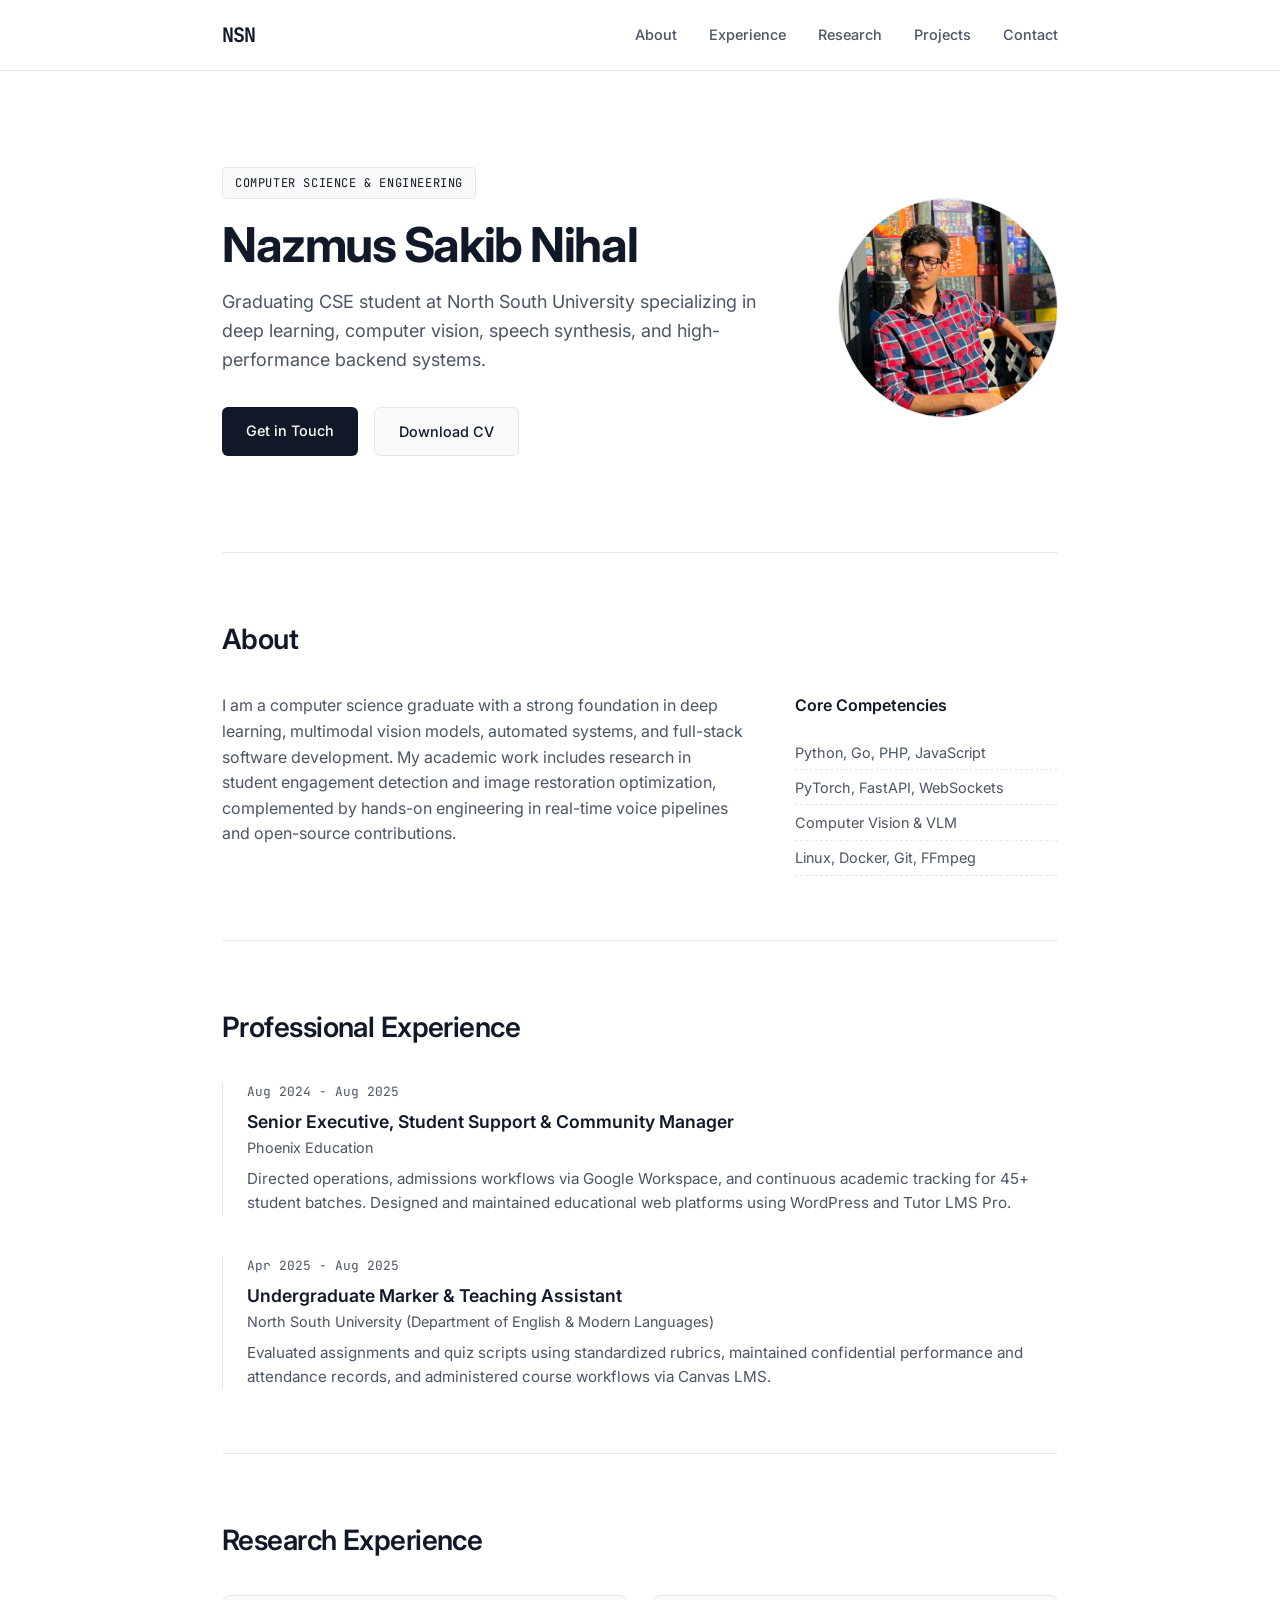
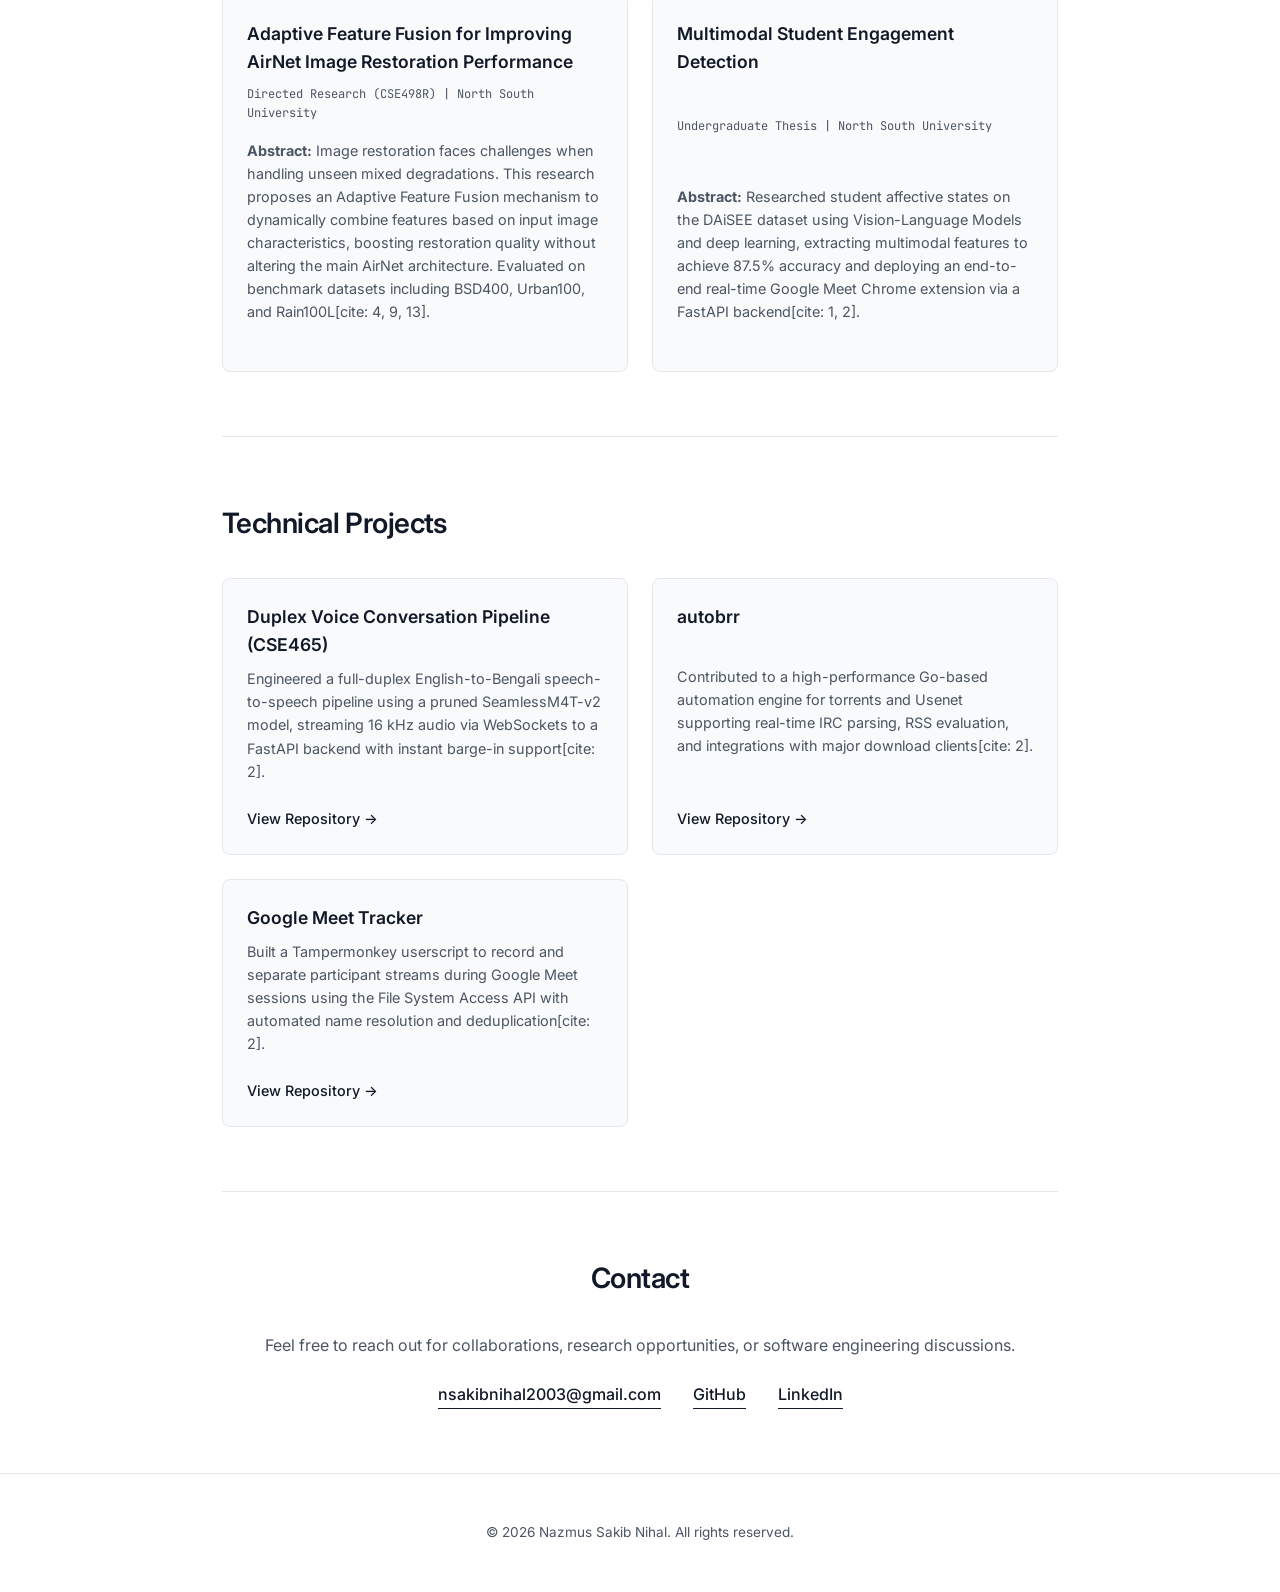
==== index.html @ b79ccc65 "first commit" ====
<!doctype html>
<html lang="en">
  <head>
    <meta charset="UTF-8" />
    <meta name="viewport" content="width=device-width, initial-scale=1.0" />
    <title>Nazmus Sakib Nihal — Portfolio</title>
    <link rel="stylesheet" href="css/style.css" />
    <link rel="preconnect" href="https://fonts.googleapis.com" />
    <link rel="preconnect" href="https://fonts.gstatic.com" crossorigin />
    <link
      href="https://fonts.googleapis.com/css2?family=Inter:wght@300;400;500;600;700&family=JetBrains+Mono:wght@400;500&display=swap"
      rel="stylesheet"
    />
  </head>
  <body>
    <header class="site-header">
      <div class="container nav-container">
        <span class="logo">NSN</span>
        <nav class="nav-links">
          <a href="#about">About</a>
          <a href="#experience">Experience</a>
          <a href="#research">Research</a>
          <a href="#projects">Projects</a>
          <a href="#contact">Contact</a>
        </nav>
      </div>
    </header>

    <main class="container">
      <section class="hero">
        <div class="hero-content">
          <span class="badge">Computer Science & Engineering</span>
          <h1>Nazmus Sakib Nihal</h1>
          <p class="hero-subtitle">
            Graduating CSE student at North South University specializing in
            deep learning, computer vision, speech synthesis, and
            high-performance backend systems.
          </p>
          <div class="hero-actions">
            <a href="#contact" class="btn btn-primary">Get in Touch</a>
            <a
              href="assets/CV-(NAZMUS_SAKIB_NIHAL).pdf"
              target="_blank"
              class="btn btn-secondary"
              >Download CV</a
            >
          </div>
        </div>
        <div class="hero-image-wrapper">
          <img
            src="assets/profile.jpg"
            alt="Nazmus Sakib Nihal"
            class="profile-image"
          />
        </div>
      </section>

      <section id="about" class="section">
        <h2>About</h2>
        <div class="about-grid">
          <div class="about-text">
            <p>
              I am a computer science graduate with a strong foundation in deep
              learning, multimodal vision models, automated systems, and
              full-stack software development. My academic work includes
              research in student engagement detection and image restoration
              optimization, complemented by hands-on engineering in real-time
              voice pipelines and open-source contributions.
            </p>
          </div>
          <div class="skills-box">
            <h3>Core Competencies</h3>
            <ul>
              <li>Python, Go, PHP, JavaScript</li>
              <li>PyTorch, FastAPI, WebSockets</li>
              <li>Computer Vision & VLM</li>
              <li>Linux, Docker, Git, FFmpeg</li>
            </ul>
          </div>
        </div>
      </section>

      <section id="experience" class="section">
        <h2>Professional Experience</h2>
        <div class="timeline">
          <div class="timeline-item">
            <span class="timeline-date">Aug 2024 - Aug 2025</span>
            <h3>Senior Executive, Student Support & Community Manager</h3>
            <span class="timeline-org">Phoenix Education</span>
            <p>
              Directed operations, admissions workflows via Google Workspace,
              and continuous academic tracking for 45+ student batches. Designed
              and maintained educational web platforms using WordPress and Tutor
              LMS Pro.
            </p>
          </div>
          <div class="timeline-item">
            <span class="timeline-date">Apr 2025 - Aug 2025</span>
            <h3>Undergraduate Marker & Teaching Assistant</h3>
            <span class="timeline-org"
              >North South University (Department of English & Modern
              Languages)</span
            >
            <p>
              Evaluated assignments and quiz scripts using standardized rubrics,
              maintained confidential performance and attendance records, and
              administered course workflows via Canvas LMS.
            </p>
          </div>
        </div>
      </section>

      <section id="research" class="section">
        <h2>Research Experience</h2>
        <div class="project-grid">
          <div class="card">
            <h3>
              Adaptive Feature Fusion for Improving AirNet Image Restoration
              Performance
            </h3>
            <span class="card-meta"
              >Directed Research (CSE498R) | North South University</span
            >
            <p>
              <strong>Abstract:</strong> Image restoration faces challenges when
              handling unseen mixed degradations. This research proposes an
              Adaptive Feature Fusion mechanism to dynamically combine features
              based on input image characteristics, boosting restoration quality
              without altering the main AirNet architecture. Evaluated on
              benchmark datasets including BSD400, Urban100, and Rain100L[cite:
              4, 9, 13].
            </p>
          </div>
          <div class="card">
            <h3>Multimodal Student Engagement Detection</h3>
            <span class="card-meta"
              >Undergraduate Thesis | North South University</span
            >
            <p>
              <strong>Abstract:</strong> Researched student affective states on
              the DAiSEE dataset using Vision-Language Models and deep learning,
              extracting multimodal features to achieve 87.5% accuracy and
              deploying an end-to-end real-time Google Meet Chrome extension via
              a FastAPI backend[cite: 1, 2].
            </p>
          </div>
        </div>
      </section>

      <section id="projects" class="section">
        <h2>Technical Projects</h2>
        <div class="project-grid">
          <div class="card">
            <h3>Duplex Voice Conversation Pipeline (CSE465)</h3>
            <p>
              Engineered a full-duplex English-to-Bengali speech-to-speech
              pipeline using a pruned SeamlessM4T-v2 model, streaming 16 kHz
              audio via WebSockets to a FastAPI backend with instant barge-in
              support[cite: 2].
            </p>
            <a
              href="https://github.com/nihalxx3/Voice_clone_project_CSE465"
              target="_blank"
              class="card-link"
              >View Repository &rarr;</a
            >
          </div>
          <div class="card">
            <h3>autobrr</h3>
            <p>
              Contributed to a high-performance Go-based automation engine for
              torrents and Usenet supporting real-time IRC parsing, RSS
              evaluation, and integrations with major download clients[cite: 2].
            </p>
            <a
              href="https://github.com/nihalxx3/autobrr"
              target="_blank"
              class="card-link"
              >View Repository &rarr;</a
            >
          </div>
          <div class="card">
            <h3>Google Meet Tracker</h3>
            <p>
              Built a Tampermonkey userscript to record and separate participant
              streams during Google Meet sessions using the File System Access
              API with automated name resolution and deduplication[cite: 2].
            </p>
            <a
              href="https://github.com/nihalxx3/Google-Meet-Tracker"
              target="_blank"
              class="card-link"
              >View Repository &rarr;</a
            >
          </div>
        </div>
      </section>

      <section id="contact" class="section contact-section">
        <h2>Contact</h2>
        <p>
          Feel free to reach out for collaborations, research opportunities, or
          software engineering discussions.
        </p>
        <div class="contact-links">
          <a href="mailto:nsakibnihal2003@gmail.com"
            >nsakibnihal2003@gmail.com</a
          >
          <a href="https://github.com/nihalxx3" target="_blank">GitHub</a>
          <a href="https://linkedin.com/in/nazmus-sakib-nihal" target="_blank"
            >LinkedIn</a
          >
        </div>
      </section>
    </main>

    <footer class="site-footer">
      <div class="container">
        <p>&copy; 2026 Nazmus Sakib Nihal. All rights reserved.</p>
      </div>
    </footer>

    <script src="js/script.js"></script>
  </body>
</html>
---- css/style.css ----
:root {
    --bg-primary: #ffffff;
    --bg-secondary: #f9fafb;
    --text-primary: #111827;
    --text-secondary: #4b5563;
    --border-color: #e5e7eb;
    --accent: #111827;
    --font-sans: 'Inter', sans-serif;
    --font-mono: 'JetBrains Mono', monospace;
}

* {
    box-sizing: border-box;
    margin: 0;
    padding: 0;
}

html {
    scroll-behavior: smooth;
}

body {
    background-color: var(--bg-primary);
    color: var(--text-primary);
    font-family: var(--font-sans);
    line-height: 1.6;
    font-size: 16px;
}

.container {
    max-width: 900px;
    margin: 0 auto;
    padding: 0 2rem;
}

.site-header {
    border-bottom: 1px solid var(--border-color);
    position: sticky;
    top: 0;
    background: rgba(255, 255, 255, 0.9);
    backdrop-filter: blur(8px);
    z-index: 100;
}

.nav-container {
    display: flex;
    justify-content: space-between;
    align-items: center;
    height: 70px;
}

.logo {
    font-family: var(--font-mono);
    font-weight: 700;
    font-size: 1.25rem;
    letter-spacing: -0.05em;
}

.nav-links {
    display: flex;
    gap: 2rem;
}

.nav-links a {
    text-decoration: none;
    color: var(--text-secondary);
    font-size: 0.9rem;
    font-weight: 500;
    transition: color 0.2s ease;
}

.nav-links a:hover {
    color: var(--text-primary);
}

.hero {
    display: flex;
    align-items: center;
    justify-content: space-between;
    padding: 6rem 0;
    gap: 3rem;
}

.hero-content {
    flex: 1;
}

.badge {
    font-family: var(--font-mono);
    font-size: 0.75rem;
    text-transform: uppercase;
    letter-spacing: 0.05em;
    background: var(--bg-secondary);
    padding: 0.35rem 0.75rem;
    border-radius: 4px;
    border: 1px solid var(--border-color);
    display: inline-block;
    margin-bottom: 1.25rem;
}

.hero h1 {
    font-size: 3rem;
    font-weight: 700;
    letter-spacing: -0.03em;
    line-height: 1.1;
    margin-bottom: 1rem;
}

.hero-subtitle {
    color: var(--text-secondary);
    font-size: 1.125rem;
    margin-bottom: 2rem;
}

.hero-actions {
    display: flex;
    gap: 1rem;
}

.btn {
    display: inline-block;
    padding: 0.75rem 1.5rem;
    font-size: 0.9rem;
    font-weight: 500;
    border-radius: 6px;
    text-decoration: none;
    transition: all 0.2s ease;
}

.btn-primary {
    background: var(--text-primary);
    color: var(--bg-primary);
}

.btn-primary:hover {
    opacity: 0.85;
}

.btn-secondary {
    background: var(--bg-secondary);
    color: var(--text-primary);
    border: 1px solid var(--border-color);
}

.btn-secondary:hover {
    background: var(--border-color);
}

.hero-image-wrapper {
    flex-shrink: 0;
}

.profile-image {
    width: 220px;
    height: 220px;
    border-radius: 50%;
    object-fit: cover;
    border: 1px solid var(--border-color);
}

.section {
    padding: 4rem 0;
    border-top: 1px solid var(--border-color);
}

.section h2 {
    font-size: 1.75rem;
    font-weight: 600;
    letter-spacing: -0.02em;
    margin-bottom: 2rem;
}

.about-grid {
    display: grid;
    grid-template-columns: 2fr 1fr;
    gap: 3rem;
}

.about-text p {
    color: var(--text-secondary);
    margin-bottom: 1rem;
}

.skills-box h3 {
    font-size: 1rem;
    font-weight: 600;
    margin-bottom: 1rem;
}

.skills-box ul {
    list-style: none;
}

.skills-box li {
    font-size: 0.9rem;
    color: var(--text-secondary);
    padding: 0.35rem 0;
    border-bottom: 1px dashed var(--border-color);
}

.timeline {
    display: flex;
    flex-direction: column;
    gap: 2.5rem;
}

.timeline-item {
    position: relative;
    padding-left: 1.5rem;
    border-left: 1px solid var(--border-color);
}

.timeline-date {
    font-family: var(--font-mono);
    font-size: 0.8rem;
    color: var(--text-secondary);
    display: block;
    margin-bottom: 0.35rem;
}

.timeline-item h3 {
    font-size: 1.1rem;
    font-weight: 600;
}

.timeline-org {
    font-size: 0.9rem;
    color: var(--text-secondary);
    display: block;
    margin-bottom: 0.5rem;
}

.timeline-item p {
    font-size: 0.95rem;
    color: var(--text-secondary);
}

.project-grid {
    display: grid;
    grid-template-columns: repeat(auto-fit, minmax(280px, 1fr));
    gap: 1.5rem;
}

.card {
    background: var(--bg-secondary);
    border: 1px solid var(--border-color);
    border-radius: 8px;
    padding: 1.5rem;
    display: flex;
    flex-direction: column;
    justify-content: space-between;
}

.card h3 {
    font-size: 1.1rem;
    font-weight: 600;
    margin-bottom: 0.5rem;
}

.card-meta {
    font-family: var(--font-mono);
    font-size: 0.75rem;
    color: var(--text-secondary);
    display: block;
    margin-bottom: 1rem;
}

.card p {
    font-size: 0.9rem;
    color: var(--text-secondary);
    margin-bottom: 1.5rem;
}

.card-link {
    font-size: 0.9rem;
    font-weight: 500;
    color: var(--text-primary);
    text-decoration: none;
}

.card-link:hover {
    text-decoration: underline;
}

.contact-section {
    text-align: center;
}

.contact-section p {
    color: var(--text-secondary);
    margin-bottom: 1.5rem;
}

.contact-links {
    display: flex;
    justify-content: center;
    gap: 2rem;
}

.contact-links a {
    color: var(--text-primary);
    font-weight: 500;
    text-decoration: none;
    border-bottom: 1px solid var(--text-primary);
}

.site-footer {
    padding: 3rem 0;
    border-top: 1px solid var(--border-color);
    text-align: center;
    font-size: 0.85rem;
    color: var(--text-secondary);
}

@media (max-width: 768px) {
    .hero {
        flex-direction: column-reverse;
        text-align: center;
        padding: 3rem 0;
    }
    .hero-actions {
        justify-content: center;
    }
    .about-grid {
        grid-template-columns: 1fr;
        gap: 2rem;
    }
    .nav-links {
        display: none;
    }
}
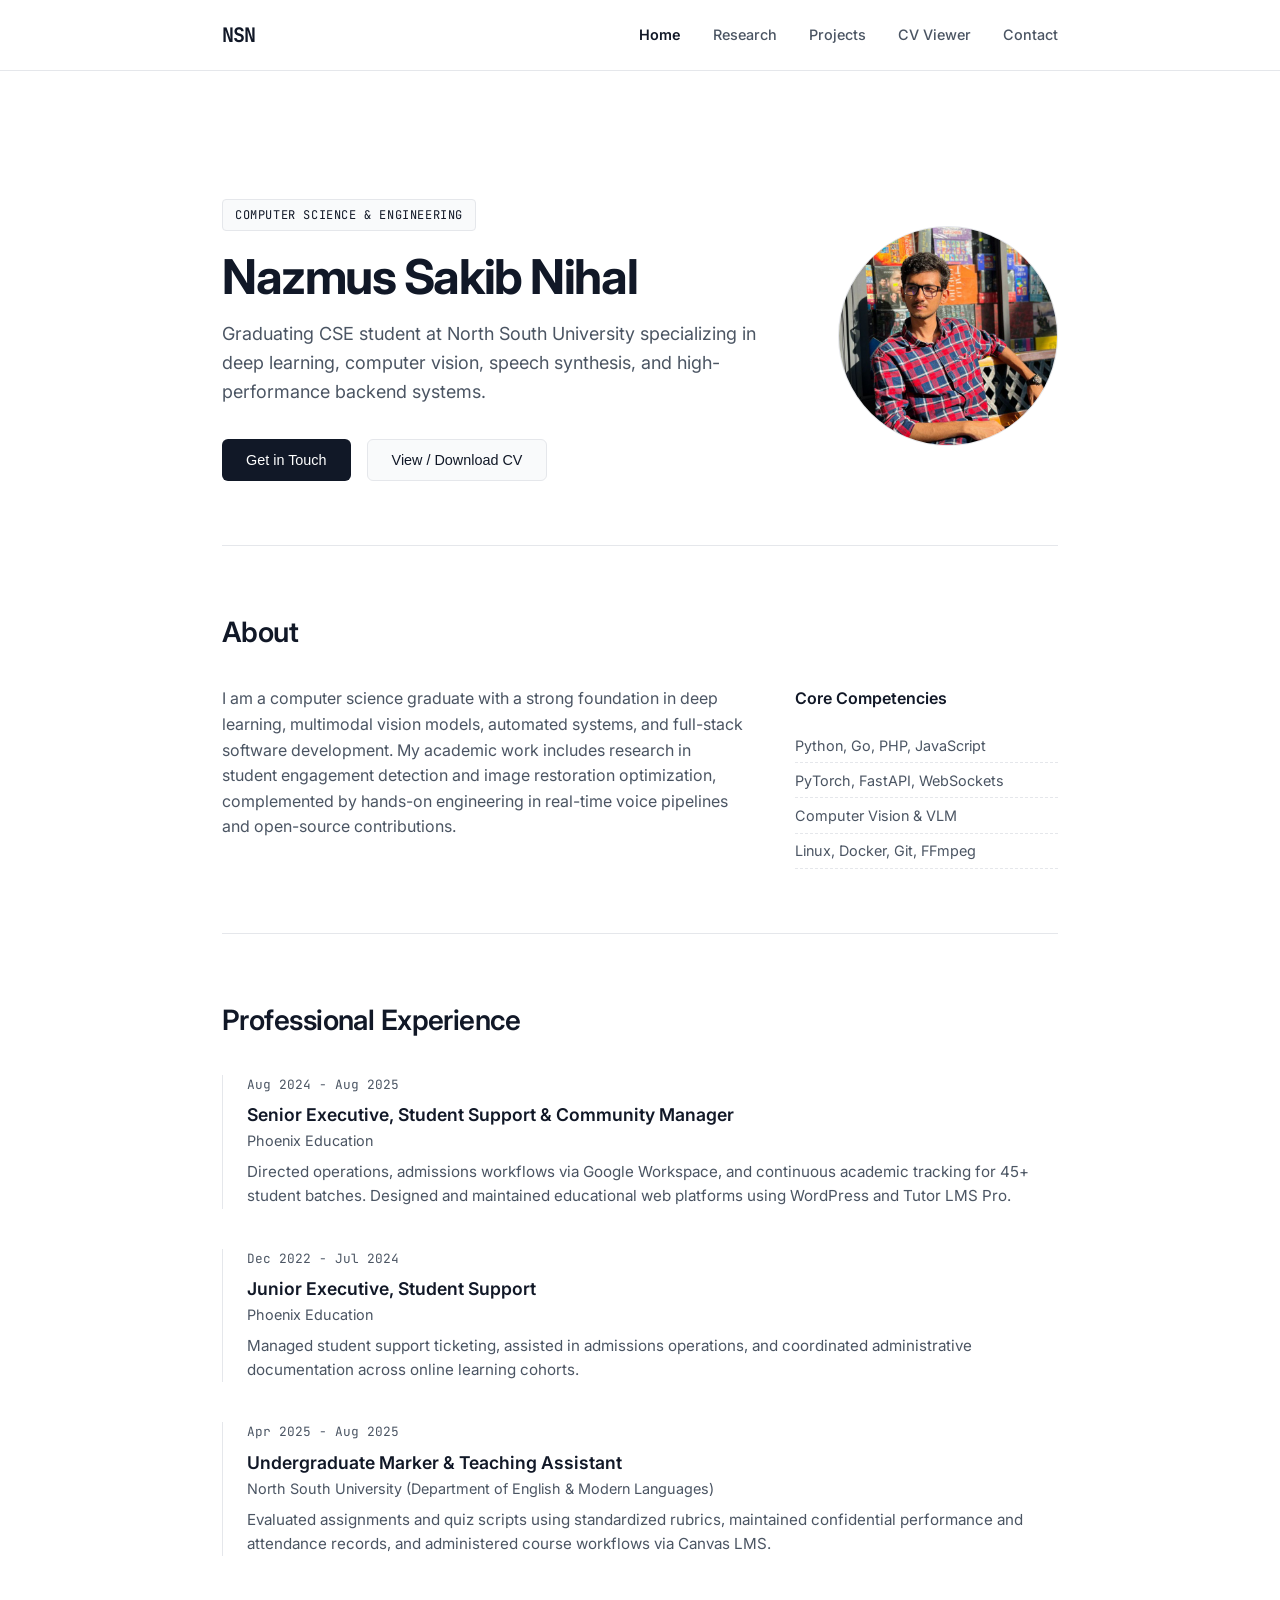
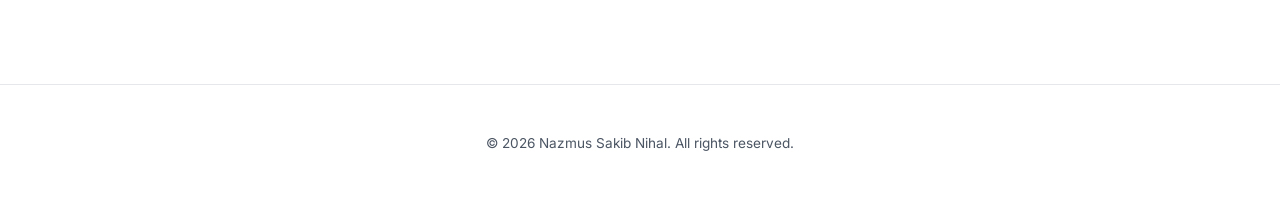
==== commit 6c028c90: "feat: update v1" ====
--- a/index.html
+++ b/index.html
@@ -17,101 +17,120 @@
       <div class="container nav-container">
         <span class="logo">NSN</span>
         <nav class="nav-links">
-          <a href="#about">About</a>
-          <a href="#experience">Experience</a>
-          <a href="#research">Research</a>
-          <a href="#projects">Projects</a>
-          <a href="#contact">Contact</a>
+          <a href="#" class="nav-link active" data-page="home">Home</a>
+          <a href="#" class="nav-link" data-page="research">Research</a>
+          <a href="#" class="nav-link" data-page="projects">Projects</a>
+          <a href="#" class="nav-link" data-page="cv">CV Viewer</a>
+          <a href="#contact" class="nav-link" data-page="contact">Contact</a>
         </nav>
       </div>
     </header>
 
     <main class="container">
-      <section class="hero">
-        <div class="hero-content">
-          <span class="badge">Computer Science & Engineering</span>
-          <h1>Nazmus Sakib Nihal</h1>
+      <!-- HOME PAGE VIEW -->
+      <section id="page-home" class="page-view active">
+        <div class="hero">
+          <div class="hero-content">
+            <span class="badge">Computer Science & Engineering</span>
+            <h1>Nazmus Sakib Nihal</h1>
+            <p class="hero-subtitle">
+              Graduating CSE student at North South University specializing in
+              deep learning, computer vision, speech synthesis, and
+              high-performance backend systems.
+            </p>
+            <div class="hero-actions">
+              <button class="btn btn-primary" onclick="switchPage('contact')">
+                Get in Touch
+              </button>
+              <button class="btn btn-secondary" onclick="switchPage('cv')">
+                View / Download CV
+              </button>
+            </div>
+          </div>
+          <div class="hero-image-wrapper">
+            <img
+              src="assets/profile.jpg"
+              alt="Nazmus Sakib Nihal"
+              class="profile-image"
+            />
+          </div>
+        </div>
+
+        <section class="section">
+          <h2>About</h2>
+          <div class="about-grid">
+            <div class="about-text">
+              <p>
+                I am a computer science graduate with a strong foundation in
+                deep learning, multimodal vision models, automated systems, and
+                full-stack software development. My academic work includes
+                research in student engagement detection and image restoration
+                optimization, complemented by hands-on engineering in real-time
+                voice pipelines and open-source contributions.
+              </p>
+            </div>
+            <div class="skills-box">
+              <h3>Core Competencies</h3>
+              <ul>
+                <li>Python, Go, PHP, JavaScript</li>
+                <li>PyTorch, FastAPI, WebSockets</li>
+                <li>Computer Vision & VLM</li>
+                <li>Linux, Docker, Git, FFmpeg</li>
+              </ul>
+            </div>
+          </div>
+        </section>
+
+        <section class="section">
+          <h2>Professional Experience</h2>
+          <div class="timeline">
+            <div class="timeline-item">
+              <span class="timeline-date">Aug 2024 - Aug 2025</span>
+              <h3>Senior Executive, Student Support & Community Manager</h3>
+              <span class="timeline-org">Phoenix Education</span>
+              <p>
+                Directed operations, admissions workflows via Google Workspace,
+                and continuous academic tracking for 45+ student batches.
+                Designed and maintained educational web platforms using
+                WordPress and Tutor LMS Pro.
+              </p>
+            </div>
+            <div class="timeline-item">
+              <span class="timeline-date">Dec 2022 - Jul 2024</span>
+              <h3>Junior Executive, Student Support</h3>
+              <span class="timeline-org">Phoenix Education</span>
+              <p>
+                Managed student support ticketing, assisted in admissions
+                operations, and coordinated administrative documentation across
+                online learning cohorts.
+              </p>
+            </div>
+            <div class="timeline-item">
+              <span class="timeline-date">Apr 2025 - Aug 2025</span>
+              <h3>Undergraduate Marker & Teaching Assistant</h3>
+              <span class="timeline-org"
+                >North South University (Department of English & Modern
+                Languages)</span
+              >
+              <p>
+                Evaluated assignments and quiz scripts using standardized
+                rubrics, maintained confidential performance and attendance
+                records, and administered course workflows via Canvas LMS.
+              </p>
+            </div>
+          </div>
+        </section>
+      </section>
+
+      <!-- RESEARCH PAGE VIEW -->
+      <section id="page-research" class="page-view">
+        <div class="page-header">
+          <h2>Research Experience & Publications</h2>
           <p class="hero-subtitle">
-            Graduating CSE student at North South University specializing in
-            deep learning, computer vision, speech synthesis, and
-            high-performance backend systems.
+            Academic research projects exploring multimodal vision models, image
+            restoration, and affective computing.
           </p>
-          <div class="hero-actions">
-            <a href="#contact" class="btn btn-primary">Get in Touch</a>
-            <a
-              href="assets/CV-(NAZMUS_SAKIB_NIHAL).pdf"
-              target="_blank"
-              class="btn btn-secondary"
-              >Download CV</a
-            >
-          </div>
-        </div>
-        <div class="hero-image-wrapper">
-          <img
-            src="assets/profile.jpg"
-            alt="Nazmus Sakib Nihal"
-            class="profile-image"
-          />
-        </div>
-      </section>
-
-      <section id="about" class="section">
-        <h2>About</h2>
-        <div class="about-grid">
-          <div class="about-text">
-            <p>
-              I am a computer science graduate with a strong foundation in deep
-              learning, multimodal vision models, automated systems, and
-              full-stack software development. My academic work includes
-              research in student engagement detection and image restoration
-              optimization, complemented by hands-on engineering in real-time
-              voice pipelines and open-source contributions.
-            </p>
-          </div>
-          <div class="skills-box">
-            <h3>Core Competencies</h3>
-            <ul>
-              <li>Python, Go, PHP, JavaScript</li>
-              <li>PyTorch, FastAPI, WebSockets</li>
-              <li>Computer Vision & VLM</li>
-              <li>Linux, Docker, Git, FFmpeg</li>
-            </ul>
-          </div>
-        </div>
-      </section>
-
-      <section id="experience" class="section">
-        <h2>Professional Experience</h2>
-        <div class="timeline">
-          <div class="timeline-item">
-            <span class="timeline-date">Aug 2024 - Aug 2025</span>
-            <h3>Senior Executive, Student Support & Community Manager</h3>
-            <span class="timeline-org">Phoenix Education</span>
-            <p>
-              Directed operations, admissions workflows via Google Workspace,
-              and continuous academic tracking for 45+ student batches. Designed
-              and maintained educational web platforms using WordPress and Tutor
-              LMS Pro.
-            </p>
-          </div>
-          <div class="timeline-item">
-            <span class="timeline-date">Apr 2025 - Aug 2025</span>
-            <h3>Undergraduate Marker & Teaching Assistant</h3>
-            <span class="timeline-org"
-              >North South University (Department of English & Modern
-              Languages)</span
-            >
-            <p>
-              Evaluated assignments and quiz scripts using standardized rubrics,
-              maintained confidential performance and attendance records, and
-              administered course workflows via Canvas LMS.
-            </p>
-          </div>
-        </div>
-      </section>
-
-      <section id="research" class="section">
-        <h2>Research Experience</h2>
+        </div>
         <div class="project-grid">
           <div class="card">
             <h3>
@@ -127,8 +146,7 @@
               Adaptive Feature Fusion mechanism to dynamically combine features
               based on input image characteristics, boosting restoration quality
               without altering the main AirNet architecture. Evaluated on
-              benchmark datasets including BSD400, Urban100, and Rain100L[cite:
-              4, 9, 13].
+              benchmark datasets including BSD400, Urban100, and Rain100L.
             </p>
           </div>
           <div class="card">
@@ -139,24 +157,53 @@
             <p>
               <strong>Abstract:</strong> Researched student affective states on
               the DAiSEE dataset using Vision-Language Models and deep learning,
-              extracting multimodal features to achieve 87.5% accuracy and
+              extracting multimodal features to achieve high accuracy and
               deploying an end-to-end real-time Google Meet Chrome extension via
-              a FastAPI backend[cite: 1, 2].
-            </p>
-          </div>
-        </div>
-      </section>
-
-      <section id="projects" class="section">
-        <h2>Technical Projects</h2>
+              a FastAPI backend.
+            </p>
+          </div>
+          <div class="card">
+            <h3>Full-Duplex Speech-to-Speech Translation Pipeline</h3>
+            <span class="card-meta"
+              >CSE465 Project | North South University</span
+            >
+            <p>
+              <strong>Abstract:</strong> Developed a full-duplex
+              English-to-Bengali speech-to-speech translation pipeline combining
+              pruned DoRA-merged SeamlessM4T v2 models with PyTorch Continuous
+              Integrate-and-Fire boundary adapters for low-latency WebSocket
+              streaming.
+            </p>
+          </div>
+          <div class="card">
+            <h3>CAPTCHA Solver & Automation Systems</h3>
+            <span class="card-meta">Applied Systems Research</span>
+            <p>
+              <strong>Abstract:</strong> Developed open-source PyTorch CNN
+              models and browser extension integrations for automated
+              verification and portal processing on university academic
+              platforms.
+            </p>
+          </div>
+        </div>
+      </section>
+
+      <!-- PROJECTS PAGE VIEW -->
+      <section id="page-projects" class="page-view">
+        <div class="page-header">
+          <h2>Technical Projects & Open Source</h2>
+          <p class="hero-subtitle">
+            Selected repositories, automation tools, and full-stack systems.
+          </p>
+        </div>
         <div class="project-grid">
           <div class="card">
-            <h3>Duplex Voice Conversation Pipeline (CSE465)</h3>
+            <h3>Duplex Voice Conversation Pipeline</h3>
             <p>
               Engineered a full-duplex English-to-Bengali speech-to-speech
               pipeline using a pruned SeamlessM4T-v2 model, streaming 16 kHz
               audio via WebSockets to a FastAPI backend with instant barge-in
-              support[cite: 2].
+              support.
             </p>
             <a
               href="https://github.com/nihalxx3/Voice_clone_project_CSE465"
@@ -170,7 +217,7 @@
             <p>
               Contributed to a high-performance Go-based automation engine for
               torrents and Usenet supporting real-time IRC parsing, RSS
-              evaluation, and integrations with major download clients[cite: 2].
+              evaluation, and integrations with major download clients.
             </p>
             <a
               href="https://github.com/nihalxx3/autobrr"
@@ -184,7 +231,7 @@
             <p>
               Built a Tampermonkey userscript to record and separate participant
               streams during Google Meet sessions using the File System Access
-              API with automated name resolution and deduplication[cite: 2].
+              API with automated name resolution and deduplication.
             </p>
             <a
               href="https://github.com/nihalxx3/Google-Meet-Tracker"
@@ -193,23 +240,70 @@
               >View Repository &rarr;</a
             >
           </div>
-        </div>
-      </section>
-
-      <section id="contact" class="section contact-section">
-        <h2>Contact</h2>
-        <p>
-          Feel free to reach out for collaborations, research opportunities, or
-          software engineering discussions.
-        </p>
-        <div class="contact-links">
-          <a href="mailto:nsakibnihal2003@gmail.com"
-            >nsakibnihal2003@gmail.com</a
+          <div class="card">
+            <h3>VSView-Screenshot-Comparison</h3>
+            <p>
+              Published open-source VapourSynth frame matching tool featuring
+              Cython build isolation fixes and automated slow.pics API
+              integration for media comparison.
+            </p>
+            <a
+              href="https://github.com/nihalxx3/VSView-Screenshot-Comparison"
+              target="_blank"
+              class="card-link"
+              >View Repository &rarr;</a
+            >
+          </div>
+        </div>
+      </section>
+
+      <!-- CV VIEWER PAGE -->
+      <section id="page-cv" class="page-view">
+        <div class="page-header">
+          <h2>Curriculum Vitae</h2>
+          <p class="hero-subtitle">
+            View online or download the official CV PDF.
+          </p>
+          <div class="hero-actions" style="margin-top: 1.5rem">
+            <a
+              href="assets/CV-(NAZMUS_SAKIB_NIHAL).pdf"
+              download="CV-(NAZMUS_SAKIB_NIHAL).pdf"
+              class="btn btn-primary"
+              >Download CV PDF</a
+            >
+          </div>
+        </div>
+        <div class="cv-viewer-container">
+          <iframe
+            src="assets/CV-(NAZMUS_SAKIB_NIHAL).pdf"
+            class="cv-iframe"
+            title="CV Viewer"
           >
-          <a href="https://github.com/nihalxx3" target="_blank">GitHub</a>
-          <a href="https://linkedin.com/in/nazmus-sakib-nihal" target="_blank"
-            >LinkedIn</a
-          >
+            <p>
+              Your browser does not support PDFs.
+              <a href="assets/CV-(NAZMUS_SAKIB_NIHAL).pdf">Download the PDF</a>.
+            </p>
+          </iframe>
+        </div>
+      </section>
+
+      <!-- CONTACT PAGE VIEW -->
+      <section id="page-contact" class="page-view">
+        <div class="contact-section">
+          <h2>Contact</h2>
+          <p>
+            Feel free to reach out for collaborations, research opportunities,
+            or software engineering discussions.
+          </p>
+          <div class="contact-links">
+            <a href="mailto:nazmus.nihal@northsouth.edu"
+              >nazmus.nihal@northsouth.edu</a
+            >
+            <a href="https://github.com/nihalxx3" target="_blank">GitHub</a>
+            <a href="https://linkedin.com/in/nazmus-sakib-nihal" target="_blank"
+              >LinkedIn</a
+            >
+          </div>
         </div>
       </section>
     </main>
--- a/css/style.css
+++ b/css/style.css
@@ -67,17 +67,29 @@
     font-size: 0.9rem;
     font-weight: 500;
     transition: color 0.2s ease;
-}
-
-.nav-links a:hover {
-    color: var(--text-primary);
+    cursor: pointer;
+}
+
+.nav-links a:hover,
+.nav-links a.active {
+    color: var(--text-primary);
+    font-weight: 600;
+}
+
+.page-view {
+    display: none;
+    padding: 4rem 0;
+}
+
+.page-view.active {
+    display: block;
 }
 
 .hero {
     display: flex;
     align-items: center;
     justify-content: space-between;
-    padding: 6rem 0;
+    padding: 4rem 0;
     gap: 3rem;
 }
 
@@ -125,6 +137,8 @@
     border-radius: 6px;
     text-decoration: none;
     transition: all 0.2s ease;
+    cursor: pointer;
+    border: none;
 }
 
 .btn-primary {
@@ -163,7 +177,7 @@
     border-top: 1px solid var(--border-color);
 }
 
-.section h2 {
+.section h2, .page-header h2 {
     font-size: 1.75rem;
     font-weight: 600;
     letter-spacing: -0.02em;
@@ -282,8 +296,24 @@
     text-decoration: underline;
 }
 
+.cv-viewer-container {
+    width: 100%;
+    height: 750px;
+    border: 1px solid var(--border-color);
+    border-radius: 8px;
+    overflow: hidden;
+    background: var(--bg-secondary);
+}
+
+.cv-iframe {
+    width: 100%;
+    height: 100%;
+    border: none;
+}
+
 .contact-section {
     text-align: center;
+    padding: 4rem 0;
 }
 
 .contact-section p {
@@ -326,6 +356,7 @@
         gap: 2rem;
     }
     .nav-links {
-        display: none;
+        gap: 1rem;
+        font-size: 0.8rem;
     }
 }
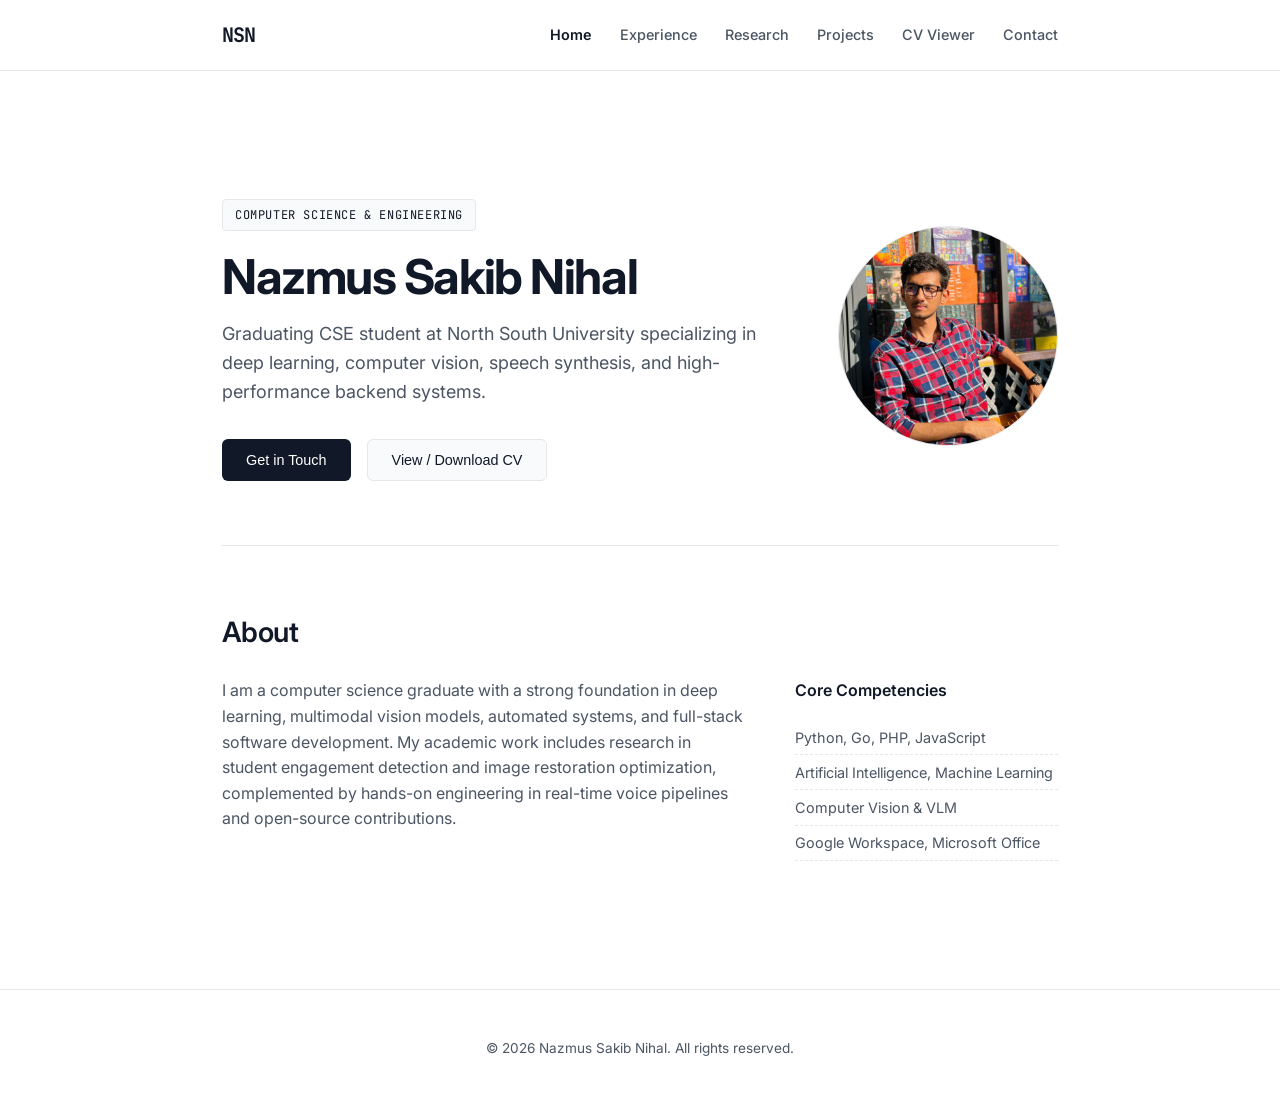
==== commit da5e75eb: "feat: update v2" ====
--- a/index.html
+++ b/index.html
@@ -15,9 +15,12 @@
   <body>
     <header class="site-header">
       <div class="container nav-container">
-        <span class="logo">NSN</span>
+        <span class="logo" onclick="switchPage('home')" style="cursor: pointer"
+          >NSN</span
+        >
         <nav class="nav-links">
           <a href="#" class="nav-link active" data-page="home">Home</a>
+          <a href="#" class="nav-link" data-page="experience">Experience</a>
           <a href="#" class="nav-link" data-page="research">Research</a>
           <a href="#" class="nav-link" data-page="projects">Projects</a>
           <a href="#" class="nav-link" data-page="cv">CV Viewer</a>
@@ -27,7 +30,6 @@
     </header>
 
     <main class="container">
-      <!-- HOME PAGE VIEW -->
       <section id="page-home" class="page-view active">
         <div class="hero">
           <div class="hero-content">
@@ -73,56 +75,127 @@
               <h3>Core Competencies</h3>
               <ul>
                 <li>Python, Go, PHP, JavaScript</li>
-                <li>PyTorch, FastAPI, WebSockets</li>
+                <li>Artificial Intelligence, Machine Learning</li>
                 <li>Computer Vision & VLM</li>
-                <li>Linux, Docker, Git, FFmpeg</li>
+                <li>Google Workspace, Microsoft Office</li>
               </ul>
             </div>
           </div>
         </section>
-
-        <section class="section">
+      </section>
+
+      <section id="page-experience" class="page-view">
+        <div class="page-header">
           <h2>Professional Experience</h2>
-          <div class="timeline">
-            <div class="timeline-item">
-              <span class="timeline-date">Aug 2024 - Aug 2025</span>
-              <h3>Senior Executive, Student Support & Community Manager</h3>
-              <span class="timeline-org">Phoenix Education</span>
-              <p>
-                Directed operations, admissions workflows via Google Workspace,
-                and continuous academic tracking for 45+ student batches.
-                Designed and maintained educational web platforms using
-                WordPress and Tutor LMS Pro.
-              </p>
-            </div>
-            <div class="timeline-item">
-              <span class="timeline-date">Dec 2022 - Jul 2024</span>
-              <h3>Junior Executive, Student Support</h3>
-              <span class="timeline-org">Phoenix Education</span>
-              <p>
-                Managed student support ticketing, assisted in admissions
-                operations, and coordinated administrative documentation across
-                online learning cohorts.
-              </p>
-            </div>
-            <div class="timeline-item">
-              <span class="timeline-date">Apr 2025 - Aug 2025</span>
-              <h3>Undergraduate Marker & Teaching Assistant</h3>
-              <span class="timeline-org"
-                >North South University (Department of English & Modern
-                Languages)</span
+          <p class="hero-subtitle">
+            Operations management, educational platform engineering, and
+            academic teaching assistance.
+          </p>
+        </div>
+        <div class="timeline">
+          <div class="timeline-item">
+            <div class="exp-header">
+              <div class="exp-title-group">
+                <span class="timeline-date">Aug 2024 - Aug 2025</span>
+                <h3>Senior Executive, Student Support & Community Manager</h3>
+                <a
+                  href="https://phoenixedu.com.bd/"
+                  target="_blank"
+                  rel="noopener noreferrer"
+                  class="timeline-org"
+                  >Phoenix Education</a
+                >
+              </div>
+              <a
+                href="https://phoenixedu.com.bd/"
+                target="_blank"
+                rel="noopener noreferrer"
+                class="exp-logo-link"
               >
-              <p>
-                Evaluated assignments and quiz scripts using standardized
-                rubrics, maintained confidential performance and attendance
-                records, and administered course workflows via Canvas LMS.
-              </p>
-            </div>
-          </div>
-        </section>
-      </section>
-
-      <!-- RESEARCH PAGE VIEW -->
+                <img
+                  src="assets/phoenix_header_logo.avif"
+                  alt="Phoenix Education"
+                  class="exp-logo"
+                />
+              </a>
+            </div>
+            <p>
+              Directed operations, admissions workflows via Google Workspace,
+              and continuous academic tracking for 45+ student batches. Designed
+              and maintained educational web platforms using WordPress and Tutor
+              LMS Pro.
+            </p>
+          </div>
+
+          <div class="timeline-item">
+            <div class="exp-header">
+              <div class="exp-title-group">
+                <span class="timeline-date">Dec 2022 - Jul 2024</span>
+                <h3>Junior Executive, Student Support</h3>
+                <a
+                  href="https://phoenixedu.com.bd/"
+                  target="_blank"
+                  rel="noopener noreferrer"
+                  class="timeline-org"
+                  >Phoenix Education</a
+                >
+              </div>
+              <a
+                href="https://phoenixedu.com.bd/"
+                target="_blank"
+                rel="noopener noreferrer"
+                class="exp-logo-link"
+              >
+                <img
+                  src="assets/phoenix_header_logo.avif"
+                  alt="Phoenix Education"
+                  class="exp-logo"
+                />
+              </a>
+            </div>
+            <p>
+              Managed student support ticketing, assisted in admissions
+              operations, and coordinated administrative documentation across
+              online learning cohorts.
+            </p>
+          </div>
+
+          <div class="timeline-item">
+            <div class="exp-header">
+              <div class="exp-title-group">
+                <span class="timeline-date">Apr 2025 - Aug 2025</span>
+                <h3>Undergraduate Marker & Teaching Assistant</h3>
+                <a
+                  href="https://www.northsouth.edu/"
+                  target="_blank"
+                  rel="noopener noreferrer"
+                  class="timeline-org"
+                  >North South University (Department of English & Modern
+                  Languages)</a
+                >
+              </div>
+              <a
+                href="https://www.northsouth.edu/"
+                target="_blank"
+                rel="noopener noreferrer"
+                class="exp-logo-link"
+              >
+                <img
+                  src="assets/nsu_logo.png"
+                  alt="North South University"
+                  class="exp-logo"
+                />
+              </a>
+            </div>
+            <p>
+              Evaluated assignments and quiz scripts using standardized rubrics,
+              maintained confidential performance and attendance records, and
+              administered course workflows via Canvas LMS.
+            </p>
+          </div>
+        </div>
+      </section>
+
       <section id="page-research" class="page-view">
         <div class="page-header">
           <h2>Research Experience & Publications</h2>
@@ -188,7 +261,6 @@
         </div>
       </section>
 
-      <!-- PROJECTS PAGE VIEW -->
       <section id="page-projects" class="page-view">
         <div class="page-header">
           <h2>Technical Projects & Open Source</h2>
@@ -257,21 +329,20 @@
         </div>
       </section>
 
-      <!-- CV VIEWER PAGE -->
       <section id="page-cv" class="page-view">
         <div class="page-header">
           <h2>Curriculum Vitae</h2>
           <p class="hero-subtitle">
             View online or download the official CV PDF.
           </p>
-          <div class="hero-actions" style="margin-top: 1.5rem">
+          <!-- <div class="hero-actions" style="margin-top: 1.5rem">
             <a
               href="assets/CV-(NAZMUS_SAKIB_NIHAL).pdf"
-              download="CV-(NAZMUS_SAKIB_NIHAL).pdf"
+              download="CV_Nazmus_Sakib_Nihal.pdf"
               class="btn btn-primary"
-              >Download CV PDF</a
-            >
-          </div>
+              ><center>Download CV PDF</center></a
+            >
+          </div> -->
         </div>
         <div class="cv-viewer-container">
           <iframe
@@ -287,7 +358,6 @@
         </div>
       </section>
 
-      <!-- CONTACT PAGE VIEW -->
       <section id="page-contact" class="page-view">
         <div class="contact-section">
           <h2>Contact</h2>
--- a/css/style.css
+++ b/css/style.css
@@ -58,7 +58,7 @@
 
 .nav-links {
     display: flex;
-    gap: 2rem;
+    gap: 1.75rem;
 }
 
 .nav-links a {
@@ -181,7 +181,7 @@
     font-size: 1.75rem;
     font-weight: 600;
     letter-spacing: -0.02em;
-    margin-bottom: 2rem;
+    margin-bottom: 1.5rem;
 }
 
 .about-grid {
@@ -224,6 +224,43 @@
     border-left: 1px solid var(--border-color);
 }
 
+.exp-header {
+    display: flex;
+    justify-content: space-between;
+    align-items: flex-start;
+    gap: 1.5rem;
+    margin-bottom: 0.75rem;
+}
+
+.exp-title-group {
+    flex: 1;
+}
+
+.exp-logo-link {
+    display: inline-flex;
+    align-items: center;
+    justify-content: center;
+    padding: 0.5rem 0.75rem;
+    background: var(--bg-secondary);
+    border: 1px solid var(--border-color);
+    border-radius: 6px;
+    transition: transform 0.2s ease, border-color 0.2s ease;
+    flex-shrink: 0;
+}
+
+.exp-logo-link:hover {
+    transform: translateY(-2px);
+    border-color: var(--text-secondary);
+}
+
+.exp-logo {
+    max-height: 36px;
+    max-width: 120px;
+    width: auto;
+    height: auto;
+    object-fit: contain;
+}
+
 .timeline-date {
     font-family: var(--font-mono);
     font-size: 0.8rem;
@@ -240,8 +277,14 @@
 .timeline-org {
     font-size: 0.9rem;
     color: var(--text-secondary);
-    display: block;
-    margin-bottom: 0.5rem;
+    text-decoration: none;
+    display: inline-block;
+    margin-top: 0.15rem;
+}
+
+.timeline-org:hover {
+    color: var(--text-primary);
+    text-decoration: underline;
 }
 
 .timeline-item p {
@@ -355,8 +398,12 @@
         grid-template-columns: 1fr;
         gap: 2rem;
     }
+    .exp-header {
+        flex-direction: column-reverse;
+        gap: 0.75rem;
+    }
     .nav-links {
-        gap: 1rem;
+        gap: 0.85rem;
         font-size: 0.8rem;
     }
 }
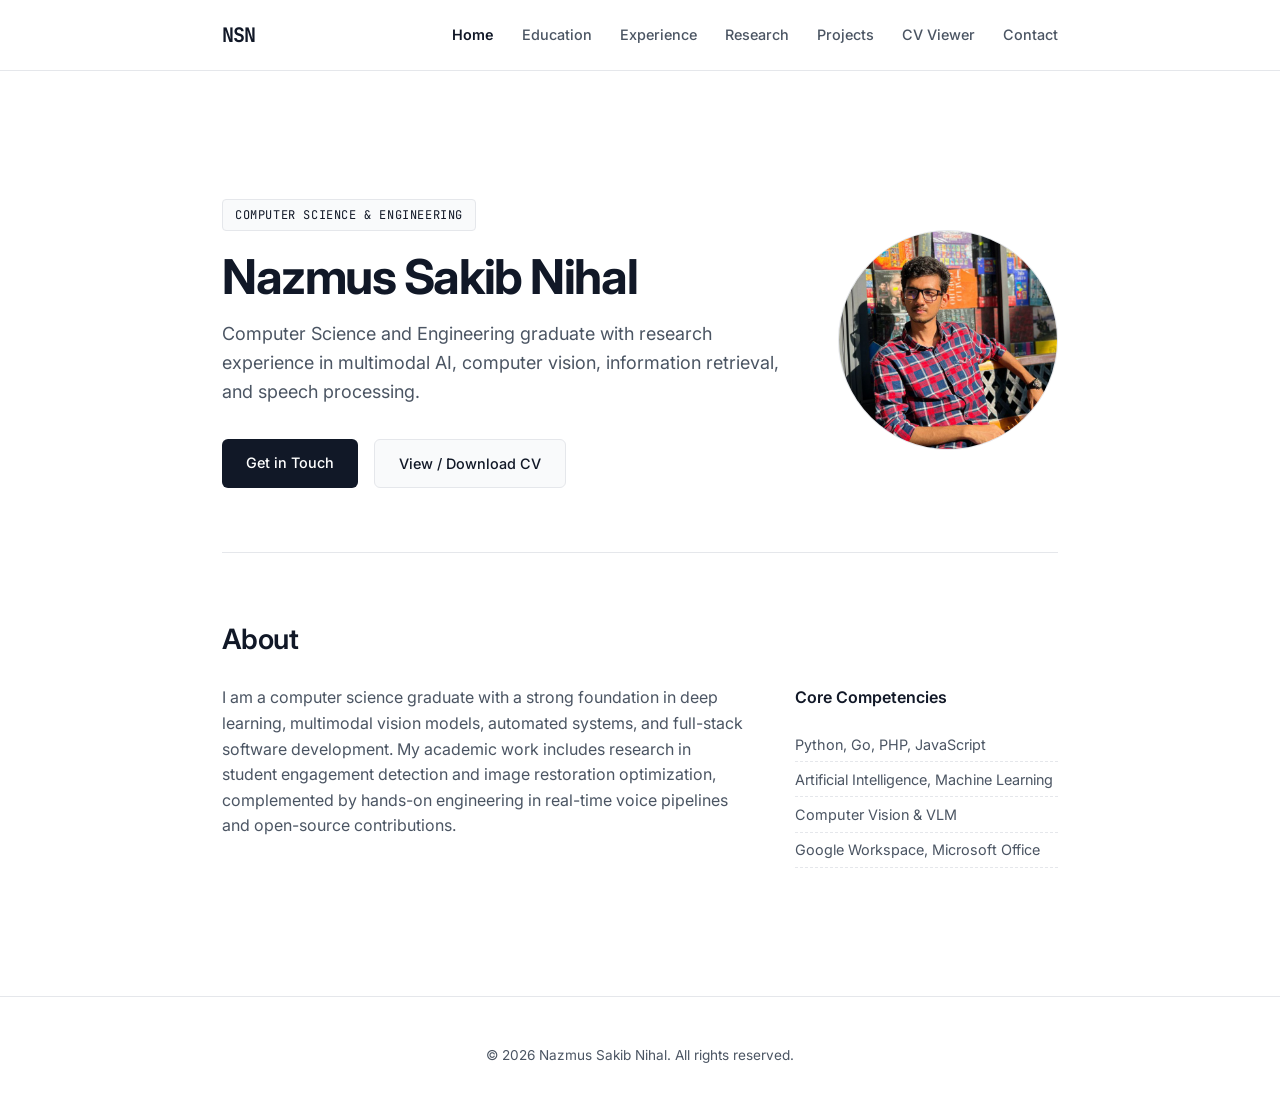
==== commit 36a901a6: "update v2" ====
--- a/index.html
+++ b/index.html
@@ -1,68 +1,57 @@
 <!doctype html>
 <html lang="en">
-  <head>
-    <meta charset="UTF-8" />
-    <meta name="viewport" content="width=device-width, initial-scale=1.0" />
-    <title>Nazmus Sakib Nihal — Portfolio</title>
-    <link rel="stylesheet" href="css/style.css" />
-    <link rel="preconnect" href="https://fonts.googleapis.com" />
-    <link rel="preconnect" href="https://fonts.gstatic.com" crossorigin />
-    <link
-      href="https://fonts.googleapis.com/css2?family=Inter:wght@300;400;500;600;700&family=JetBrains+Mono:wght@400;500&display=swap"
-      rel="stylesheet"
-    />
-  </head>
-  <body>
-    <header class="site-header">
+<head>
+<meta charset="utf-8"/>
+<meta content="width=device-width, initial-scale=1.0" name="viewport"/>
+<title>Portfolio — Nazmus Sakib Nihal</title>
+<link href="css/style.css" rel="stylesheet"/>
+<link href="https://fonts.googleapis.com" rel="preconnect"/>
+<link crossorigin="" href="https://fonts.gstatic.com" rel="preconnect"/>
+<link href="https://fonts.googleapis.com/css2?family=Inter:wght@300;400;500;600;700&amp;family=JetBrains+Mono:wght@400;500&amp;display=swap" rel="stylesheet"/>
+</head>
+<body>
+<header class="site-header">
       <div class="container nav-container">
-        <span class="logo" onclick="switchPage('home')" style="cursor: pointer"
-          >NSN</span
-        >
-        <nav class="nav-links">
-          <a href="#" class="nav-link active" data-page="home">Home</a>
-          <a href="#" class="nav-link" data-page="experience">Experience</a>
-          <a href="#" class="nav-link" data-page="research">Research</a>
-          <a href="#" class="nav-link" data-page="projects">Projects</a>
-          <a href="#" class="nav-link" data-page="cv">CV Viewer</a>
-          <a href="#contact" class="nav-link" data-page="contact">Contact</a>
+        <a class="logo" href="index.html" aria-label="NSN — Home">NSN</a>
+        <button class="nav-toggle" type="button" aria-controls="primary-navigation" aria-expanded="false" aria-label="Open navigation menu">
+          <span class="nav-toggle-line"></span><span class="nav-toggle-line"></span><span class="nav-toggle-line"></span>
+        </button>
+        <nav class="nav-links" id="primary-navigation" aria-label="Main navigation">
+          <a href="index.html" class="nav-link active" aria-current="page">Home</a>
+<a href="education.html" class="nav-link">Education</a>
+<a href="experience.html" class="nav-link">Experience</a>
+<a href="research.html" class="nav-link">Research</a>
+<a href="projects.html" class="nav-link">Projects</a>
+<a href="cv.html" class="nav-link">CV Viewer</a>
+<a href="contact.html" class="nav-link">Contact</a>
         </nav>
       </div>
     </header>
-
-    <main class="container">
-      <section id="page-home" class="page-view active">
-        <div class="hero">
-          <div class="hero-content">
-            <span class="badge">Computer Science & Engineering</span>
-            <h1>Nazmus Sakib Nihal</h1>
-            <p class="hero-subtitle">
-              Graduating CSE student at North South University specializing in
-              deep learning, computer vision, speech synthesis, and
-              high-performance backend systems.
-            </p>
-            <div class="hero-actions">
-              <button class="btn btn-primary" onclick="switchPage('contact')">
+<main class="container" id="main-content">
+<section class="page-view active" id="page-home">
+<div class="hero">
+<div class="hero-content">
+<span class="badge">Computer Science &amp; Engineering</span>
+<h1>Nazmus Sakib Nihal</h1>
+<p class="hero-subtitle">Computer Science and Engineering graduate with research experience in multimodal AI, computer vision, information retrieval, and speech processing.</p>
+<div class="hero-actions">
+<a class="btn btn-primary" href="contact.html">
                 Get in Touch
-              </button>
-              <button class="btn btn-secondary" onclick="switchPage('cv')">
+              </a>
+<a class="btn btn-secondary" href="cv.html">
                 View / Download CV
-              </button>
-            </div>
-          </div>
-          <div class="hero-image-wrapper">
-            <img
-              src="assets/profile.jpg"
-              alt="Nazmus Sakib Nihal"
-              class="profile-image"
-            />
-          </div>
-        </div>
-
-        <section class="section">
-          <h2>About</h2>
-          <div class="about-grid">
-            <div class="about-text">
-              <p>
+              </a>
+</div>
+</div>
+<div class="hero-image-wrapper">
+<img alt="Nazmus Sakib Nihal" class="profile-image" src="assets/profile.jpg"/>
+</div>
+</div>
+<section class="section">
+<h2>About</h2>
+<div class="about-grid">
+<div class="about-text">
+<p>
                 I am a computer science graduate with a strong foundation in
                 deep learning, multimodal vision models, automated systems, and
                 full-stack software development. My academic work includes
@@ -70,320 +59,25 @@
                 optimization, complemented by hands-on engineering in real-time
                 voice pipelines and open-source contributions.
               </p>
-            </div>
-            <div class="skills-box">
-              <h3>Core Competencies</h3>
-              <ul>
-                <li>Python, Go, PHP, JavaScript</li>
-                <li>Artificial Intelligence, Machine Learning</li>
-                <li>Computer Vision & VLM</li>
-                <li>Google Workspace, Microsoft Office</li>
-              </ul>
-            </div>
-          </div>
-        </section>
-      </section>
-
-      <section id="page-experience" class="page-view">
-        <div class="page-header">
-          <h2>Professional Experience</h2>
-          <p class="hero-subtitle">
-            Operations management, educational platform engineering, and
-            academic teaching assistance.
-          </p>
-        </div>
-        <div class="timeline">
-          <div class="timeline-item">
-            <div class="exp-header">
-              <div class="exp-title-group">
-                <span class="timeline-date">Aug 2024 - Aug 2025</span>
-                <h3>Senior Executive, Student Support & Community Manager</h3>
-                <a
-                  href="https://phoenixedu.com.bd/"
-                  target="_blank"
-                  rel="noopener noreferrer"
-                  class="timeline-org"
-                  >Phoenix Education</a
-                >
-              </div>
-              <a
-                href="https://phoenixedu.com.bd/"
-                target="_blank"
-                rel="noopener noreferrer"
-                class="exp-logo-link"
-              >
-                <img
-                  src="assets/phoenix_header_logo.avif"
-                  alt="Phoenix Education"
-                  class="exp-logo"
-                />
-              </a>
-            </div>
-            <p>
-              Directed operations, admissions workflows via Google Workspace,
-              and continuous academic tracking for 45+ student batches. Designed
-              and maintained educational web platforms using WordPress and Tutor
-              LMS Pro.
-            </p>
-          </div>
-
-          <div class="timeline-item">
-            <div class="exp-header">
-              <div class="exp-title-group">
-                <span class="timeline-date">Dec 2022 - Jul 2024</span>
-                <h3>Junior Executive, Student Support</h3>
-                <a
-                  href="https://phoenixedu.com.bd/"
-                  target="_blank"
-                  rel="noopener noreferrer"
-                  class="timeline-org"
-                  >Phoenix Education</a
-                >
-              </div>
-              <a
-                href="https://phoenixedu.com.bd/"
-                target="_blank"
-                rel="noopener noreferrer"
-                class="exp-logo-link"
-              >
-                <img
-                  src="assets/phoenix_header_logo.avif"
-                  alt="Phoenix Education"
-                  class="exp-logo"
-                />
-              </a>
-            </div>
-            <p>
-              Managed student support ticketing, assisted in admissions
-              operations, and coordinated administrative documentation across
-              online learning cohorts.
-            </p>
-          </div>
-
-          <div class="timeline-item">
-            <div class="exp-header">
-              <div class="exp-title-group">
-                <span class="timeline-date">Apr 2025 - Aug 2025</span>
-                <h3>Undergraduate Marker & Teaching Assistant</h3>
-                <a
-                  href="https://www.northsouth.edu/"
-                  target="_blank"
-                  rel="noopener noreferrer"
-                  class="timeline-org"
-                  >North South University (Department of English & Modern
-                  Languages)</a
-                >
-              </div>
-              <a
-                href="https://www.northsouth.edu/"
-                target="_blank"
-                rel="noopener noreferrer"
-                class="exp-logo-link"
-              >
-                <img
-                  src="assets/nsu_logo.png"
-                  alt="North South University"
-                  class="exp-logo"
-                />
-              </a>
-            </div>
-            <p>
-              Evaluated assignments and quiz scripts using standardized rubrics,
-              maintained confidential performance and attendance records, and
-              administered course workflows via Canvas LMS.
-            </p>
-          </div>
-        </div>
-      </section>
-
-      <section id="page-research" class="page-view">
-        <div class="page-header">
-          <h2>Research Experience & Publications</h2>
-          <p class="hero-subtitle">
-            Academic research projects exploring multimodal vision models, image
-            restoration, and affective computing.
-          </p>
-        </div>
-        <div class="project-grid">
-          <div class="card">
-            <h3>
-              Adaptive Feature Fusion for Improving AirNet Image Restoration
-              Performance
-            </h3>
-            <span class="card-meta"
-              >Directed Research (CSE498R) | North South University</span
-            >
-            <p>
-              <strong>Abstract:</strong> Image restoration faces challenges when
-              handling unseen mixed degradations. This research proposes an
-              Adaptive Feature Fusion mechanism to dynamically combine features
-              based on input image characteristics, boosting restoration quality
-              without altering the main AirNet architecture. Evaluated on
-              benchmark datasets including BSD400, Urban100, and Rain100L.
-            </p>
-          </div>
-          <div class="card">
-            <h3>Multimodal Student Engagement Detection</h3>
-            <span class="card-meta"
-              >Undergraduate Thesis | North South University</span
-            >
-            <p>
-              <strong>Abstract:</strong> Researched student affective states on
-              the DAiSEE dataset using Vision-Language Models and deep learning,
-              extracting multimodal features to achieve high accuracy and
-              deploying an end-to-end real-time Google Meet Chrome extension via
-              a FastAPI backend.
-            </p>
-          </div>
-          <div class="card">
-            <h3>Full-Duplex Speech-to-Speech Translation Pipeline</h3>
-            <span class="card-meta"
-              >CSE465 Project | North South University</span
-            >
-            <p>
-              <strong>Abstract:</strong> Developed a full-duplex
-              English-to-Bengali speech-to-speech translation pipeline combining
-              pruned DoRA-merged SeamlessM4T v2 models with PyTorch Continuous
-              Integrate-and-Fire boundary adapters for low-latency WebSocket
-              streaming.
-            </p>
-          </div>
-          <div class="card">
-            <h3>CAPTCHA Solver & Automation Systems</h3>
-            <span class="card-meta">Applied Systems Research</span>
-            <p>
-              <strong>Abstract:</strong> Developed open-source PyTorch CNN
-              models and browser extension integrations for automated
-              verification and portal processing on university academic
-              platforms.
-            </p>
-          </div>
-        </div>
-      </section>
-
-      <section id="page-projects" class="page-view">
-        <div class="page-header">
-          <h2>Technical Projects & Open Source</h2>
-          <p class="hero-subtitle">
-            Selected repositories, automation tools, and full-stack systems.
-          </p>
-        </div>
-        <div class="project-grid">
-          <div class="card">
-            <h3>Duplex Voice Conversation Pipeline</h3>
-            <p>
-              Engineered a full-duplex English-to-Bengali speech-to-speech
-              pipeline using a pruned SeamlessM4T-v2 model, streaming 16 kHz
-              audio via WebSockets to a FastAPI backend with instant barge-in
-              support.
-            </p>
-            <a
-              href="https://github.com/nihalxx3/Voice_clone_project_CSE465"
-              target="_blank"
-              class="card-link"
-              >View Repository &rarr;</a
-            >
-          </div>
-          <div class="card">
-            <h3>autobrr</h3>
-            <p>
-              Contributed to a high-performance Go-based automation engine for
-              torrents and Usenet supporting real-time IRC parsing, RSS
-              evaluation, and integrations with major download clients.
-            </p>
-            <a
-              href="https://github.com/nihalxx3/autobrr"
-              target="_blank"
-              class="card-link"
-              >View Repository &rarr;</a
-            >
-          </div>
-          <div class="card">
-            <h3>Google Meet Tracker</h3>
-            <p>
-              Built a Tampermonkey userscript to record and separate participant
-              streams during Google Meet sessions using the File System Access
-              API with automated name resolution and deduplication.
-            </p>
-            <a
-              href="https://github.com/nihalxx3/Google-Meet-Tracker"
-              target="_blank"
-              class="card-link"
-              >View Repository &rarr;</a
-            >
-          </div>
-          <div class="card">
-            <h3>VSView-Screenshot-Comparison</h3>
-            <p>
-              Published open-source VapourSynth frame matching tool featuring
-              Cython build isolation fixes and automated slow.pics API
-              integration for media comparison.
-            </p>
-            <a
-              href="https://github.com/nihalxx3/VSView-Screenshot-Comparison"
-              target="_blank"
-              class="card-link"
-              >View Repository &rarr;</a
-            >
-          </div>
-        </div>
-      </section>
-
-      <section id="page-cv" class="page-view">
-        <div class="page-header">
-          <h2>Curriculum Vitae</h2>
-          <p class="hero-subtitle">
-            View online or download the official CV PDF.
-          </p>
-          <!-- <div class="hero-actions" style="margin-top: 1.5rem">
-            <a
-              href="assets/CV-(NAZMUS_SAKIB_NIHAL).pdf"
-              download="CV_Nazmus_Sakib_Nihal.pdf"
-              class="btn btn-primary"
-              ><center>Download CV PDF</center></a
-            >
-          </div> -->
-        </div>
-        <div class="cv-viewer-container">
-          <iframe
-            src="assets/CV-(NAZMUS_SAKIB_NIHAL).pdf"
-            class="cv-iframe"
-            title="CV Viewer"
-          >
-            <p>
-              Your browser does not support PDFs.
-              <a href="assets/CV-(NAZMUS_SAKIB_NIHAL).pdf">Download the PDF</a>.
-            </p>
-          </iframe>
-        </div>
-      </section>
-
-      <section id="page-contact" class="page-view">
-        <div class="contact-section">
-          <h2>Contact</h2>
-          <p>
-            Feel free to reach out for collaborations, research opportunities,
-            or software engineering discussions.
-          </p>
-          <div class="contact-links">
-            <a href="mailto:nazmus.nihal@northsouth.edu"
-              >nazmus.nihal@northsouth.edu</a
-            >
-            <a href="https://github.com/nihalxx3" target="_blank">GitHub</a>
-            <a href="https://linkedin.com/in/nazmus-sakib-nihal" target="_blank"
-              >LinkedIn</a
-            >
-          </div>
-        </div>
-      </section>
-    </main>
-
-    <footer class="site-footer">
-      <div class="container">
-        <p>&copy; 2026 Nazmus Sakib Nihal. All rights reserved.</p>
-      </div>
-    </footer>
-
-    <script src="js/script.js"></script>
-  </body>
+</div>
+<div class="skills-box">
+<h3>Core Competencies</h3>
+<ul>
+<li>Python, Go, PHP, JavaScript</li>
+<li>Artificial Intelligence, Machine Learning</li>
+<li>Computer Vision &amp; VLM</li>
+<li>Google Workspace, Microsoft Office</li>
+</ul>
+</div>
+</div>
+</section>
+</section>
+</main>
+<footer class="site-footer">
+<div class="container">
+<p>© 2026 Nazmus Sakib Nihal. All rights reserved.</p>
+</div>
+</footer>
+<script src="js/script.js" defer></script>
+</body>
 </html>
--- a/css/style.css
+++ b/css/style.css
@@ -177,7 +177,8 @@
     border-top: 1px solid var(--border-color);
 }
 
-.section h2, .page-header h2 {
+.section h2,
+.page-header h2 {
     font-size: 1.75rem;
     font-weight: 600;
     letter-spacing: -0.02em;
@@ -253,6 +254,66 @@
     border-color: var(--text-secondary);
 }
 
+
+.contact-links {
+    display: flex;
+    flex-direction: column;
+    gap: 16px;
+    margin-top: 24px;
+}
+
+.contact-links a {
+    display: inline-flex;
+    align-items: center;
+    gap: 12px;
+    width: fit-content;
+    color: inherit;
+    text-decoration: none;
+    transition: opacity 0.2s ease;
+}
+
+.contact-links a:hover {
+    opacity: 0.7;
+}
+
+.contact-links svg {
+    width: 22px;
+    height: 22px;
+    flex-shrink: 0;
+}
+
+
+.contact-links {
+    display: grid;
+    grid-template-columns: repeat(2, auto);
+    justify-content: center;
+    justify-items: center;
+    gap: 20px 32px;
+    margin-top: 24px;
+}
+
+.contact-links a:first-child {
+    grid-column: 1 / -1;
+}
+
+.contact-links a {
+    display: inline-flex;
+    align-items: center;
+    gap: 10px;
+    text-decoration: none;
+    color: inherit;
+    transition: color 0.2s ease, transform 0.2s ease;
+}
+
+.contact-links a svg {
+    flex-shrink: 0;
+}
+
+.contact-links a:hover {
+    color: var(--accent-color);
+    transform: translateY(-2px);
+}
+
 .exp-logo {
     max-height: 36px;
     max-width: 120px;
@@ -391,19 +452,390 @@
         text-align: center;
         padding: 3rem 0;
     }
+
     .hero-actions {
         justify-content: center;
     }
+
     .about-grid {
         grid-template-columns: 1fr;
         gap: 2rem;
     }
+
     .exp-header {
         flex-direction: column-reverse;
         gap: 0.75rem;
     }
+
     .nav-links {
         gap: 0.85rem;
         font-size: 0.8rem;
     }
+}
+
+
+/* Centered Contact Links */
+.contact-links {
+    display: grid !important;
+    grid-template-columns: repeat(2, max-content);
+    justify-content: center;
+    justify-items: center;
+    align-items: center;
+    gap: 24px 36px;
+    margin-top: 24px;
+}
+
+.contact-links a:first-child {
+    grid-column: 1 / -1;
+}
+
+.contact-links a {
+    display: inline-flex;
+    align-items: center;
+    justify-content: center;
+    gap: 10px;
+    width: fit-content;
+}
+
+/* SVG sizing */
+.contact-links svg {
+    width: 20px;
+    height: 20px;
+    flex-shrink: 0;
+}
+
+/* Additional pages and responsive fixes. Existing color variables are unchanged. */
+.logo {
+    color: var(--text-primary);
+    text-decoration: none;
+}
+
+.nav-toggle {
+    display: none;
+    align-items: center;
+    justify-content: center;
+    flex-direction: column;
+    gap: 5px;
+    width: 42px;
+    height: 42px;
+    background: var(--bg-primary);
+    border: 1px solid var(--border-color);
+    border-radius: 6px;
+    cursor: pointer;
+}
+
+.nav-toggle-line {
+    display: block;
+    width: 19px;
+    height: 2px;
+    background: var(--text-primary);
+    border-radius: 2px;
+}
+
+.education-detail {
+    margin-top: 0.6rem;
+}
+
+.education-detail strong {
+    color: var(--text-primary);
+}
+
+.research-card {
+    justify-content: flex-start;
+    min-width: 0;
+}
+
+.research-supervisor {
+    margin-top: -0.5rem;
+    margin-bottom: 1rem !important;
+    font-size: 0.85rem !important;
+}
+
+.research-card .research-preview {
+    margin-bottom: 1rem;
+}
+
+.research-details {
+    border-top: 1px solid var(--border-color);
+    padding-top: 0.8rem;
+    margin-top: auto;
+}
+
+.research-details summary {
+    list-style: none;
+    cursor: pointer;
+    font-size: 0.9rem;
+    font-weight: 600;
+    color: var(--text-primary);
+    display: flex;
+    justify-content: space-between;
+    align-items: center;
+    gap: 0.8rem;
+}
+
+.research-details summary::-webkit-details-marker {
+    display: none;
+}
+
+.research-details summary::after {
+    content: "+";
+    font-size: 1.25rem;
+    font-weight: 400;
+}
+
+.research-details[open] summary::after {
+    content: "−";
+}
+
+.research-details[open] summary {
+    margin-bottom: 0.75rem;
+}
+
+.research-details summary:focus-visible,
+.nav-toggle:focus-visible,
+.nav-links a:focus-visible,
+.btn:focus-visible {
+    outline: 2px solid var(--text-primary);
+    outline-offset: 4px;
+}
+
+.research-full p {
+    margin-bottom: 0.75rem;
+}
+
+.research-full p:last-child {
+    margin-bottom: 0;
+}
+
+.research-full .research-detail-label {
+    font-family: var(--font-mono);
+    font-size: 0.75rem;
+    color: var(--text-secondary);
+    margin-top: 0.25rem;
+}
+
+.cv-actions {
+    flex-wrap: wrap;
+    margin-top: 1rem;
+    margin-bottom: 1rem;
+}
+
+.cv-mobile-note {
+    display: none;
+}
+
+/* Preserve desktop styling; use a compact menu before navigation starts wrapping. */
+@media (max-width: 900px) {
+    .nav-container {
+        position: relative;
+    }
+
+    .nav-toggle {
+        display: flex;
+        margin-left: auto;
+    }
+
+    .nav-links {
+        display: none;
+        position: absolute;
+        top: calc(100% + 1px);
+        left: 0;
+        right: 0;
+        padding: 0.75rem;
+        gap: 0;
+        flex-direction: column;
+        background: var(--bg-primary);
+        border: 1px solid var(--border-color);
+        border-radius: 0 0 8px 8px;
+        box-shadow: 0 10px 20px rgba(17, 24, 39, 0.06);
+        z-index: 101;
+    }
+
+    .nav-links.is-open {
+        display: flex;
+    }
+
+    .nav-links a {
+        display: block;
+        padding: 0.7rem 0.75rem;
+        font-size: 0.95rem;
+    }
+}
+
+@media (max-width: 768px) {
+    .container {
+        padding-left: 1.25rem;
+        padding-right: 1.25rem;
+    }
+
+    .page-view {
+        padding: 2.25rem 0 3rem;
+    }
+
+    .hero {
+        padding: 1.5rem 0 2.25rem;
+        gap: 1.75rem;
+    }
+
+    .hero h1 {
+        font-size: clamp(2rem, 8vw, 2.7rem);
+    }
+
+    .hero-subtitle {
+        font-size: 1rem;
+        margin-bottom: 1.5rem;
+    }
+
+    .hero-actions {
+        flex-wrap: wrap;
+    }
+
+    .profile-image {
+        width: 180px;
+        height: 180px;
+    }
+
+    .section {
+        padding: 2.5rem 0;
+    }
+
+    .project-grid {
+        grid-template-columns: minmax(0, 1fr);
+    }
+
+    .exp-header {
+        flex-direction: column-reverse;
+        gap: 0.75rem;
+    }
+
+    .contact-section {
+        padding: 2rem 0;
+    }
+
+    .contact-links {
+        grid-template-columns: minmax(0, 1fr) !important;
+        gap: 1.25rem !important;
+        width: 100%;
+    }
+
+    .contact-links a,
+    .contact-links a:first-child {
+        grid-column: auto;
+        max-width: 100%;
+        overflow-wrap: anywhere;
+        text-align: left;
+    }
+
+    .cv-viewer-container {
+        height: 560px;
+    }
+
+    .cv-mobile-note {
+        display: block;
+        color: var(--text-secondary);
+        font-size: 0.9rem;
+        margin: 0.5rem 0 1rem;
+    }
+}
+
+@media (max-width: 380px) {
+    .container {
+        padding-left: 1rem;
+        padding-right: 1rem;
+    }
+
+    .hero-actions .btn,
+    .cv-actions .btn {
+        width: 100%;
+        text-align: center;
+    }
+
+    .card {
+        padding: 1.1rem;
+    }
+
+    .timeline-item {
+        padding-left: 1rem;
+    }
+}
+
+@media (prefers-reduced-motion: reduce) {
+    html {
+        scroll-behavior: auto;
+    }
+}
+
+/* Research: one full-width card per row */
+.project-grid.research-grid {
+    grid-template-columns: minmax(0, 1fr);
+}
+
+/* Facebook-style See more / See less */
+.research-more-btn {
+    display: inline;
+    margin-left: 4px;
+    padding: 0;
+    border: none;
+    background: none;
+
+    color: var(--text-primary);
+    font: inherit;
+    font-weight: 600;
+
+    cursor: pointer;
+    text-decoration: underline;
+    text-underline-offset: 3px;
+}
+
+.research-more-btn:hover {
+    opacity: 0.7;
+}
+
+.research-more-btn:focus-visible {
+    outline: 2px solid var(--text-primary);
+    outline-offset: 3px;
+}
+
+/* Research paper links */
+
+.research-paper-link {
+    display: inline-block;
+    align-self: flex-start;
+    margin-top: 1rem;
+    font-weight: 600;
+}
+
+/* Research title and View Paper alignment */
+.research-title-row {
+    display: flex;
+    justify-content: space-between;
+    align-items: flex-start;
+    gap: 1rem;
+    width: 100%;
+}
+
+.research-title-row h3 {
+    flex: 1;
+    min-width: 0;
+    margin-bottom: 0.5rem;
+}
+
+.research-paper-link {
+    flex-shrink: 0;
+    white-space: nowrap;
+    margin: 0;
+    font-size: 0.85rem;
+    font-weight: 600;
+    text-align: right;
+}
+
+/* Smaller screens */
+@media (max-width: 480px) {
+    .research-title-row {
+        gap: 0.5rem;
+    }
+
+    .research-paper-link {
+        font-size: 0.75rem;
+    }
 }
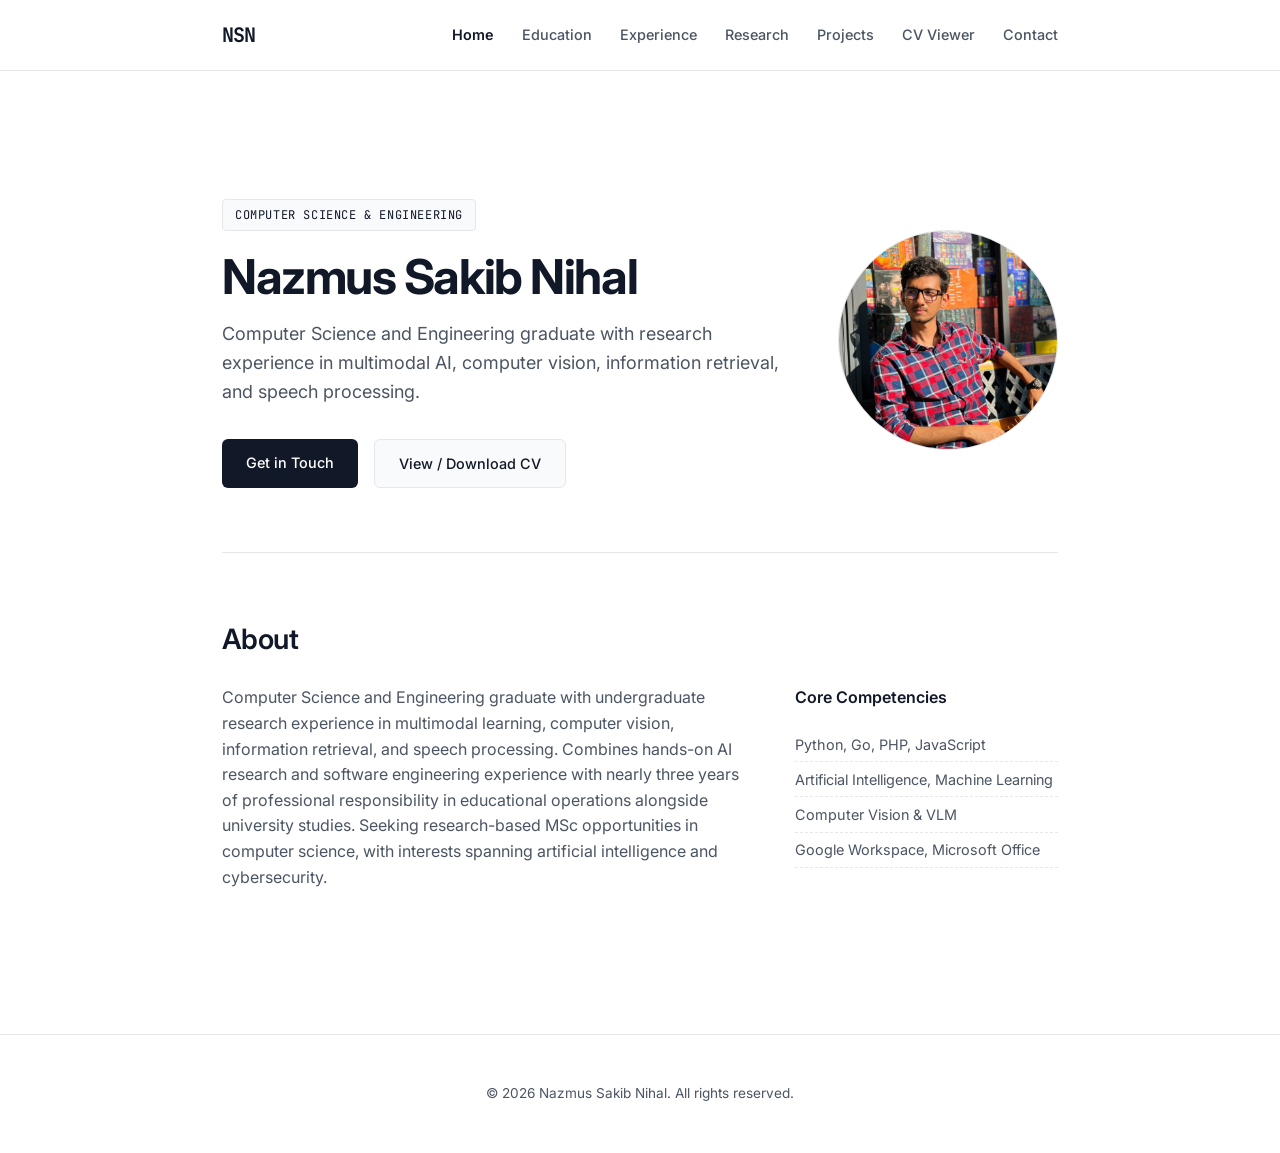
==== commit 35b2a20a: "update personal details" ====
--- a/index.html
+++ b/index.html
@@ -1,83 +1,108 @@
 <!doctype html>
 <html lang="en">
-<head>
-<meta charset="utf-8"/>
-<meta content="width=device-width, initial-scale=1.0" name="viewport"/>
-<title>Portfolio — Nazmus Sakib Nihal</title>
-<link href="css/style.css" rel="stylesheet"/>
-<link href="https://fonts.googleapis.com" rel="preconnect"/>
-<link crossorigin="" href="https://fonts.gstatic.com" rel="preconnect"/>
-<link href="https://fonts.googleapis.com/css2?family=Inter:wght@300;400;500;600;700&amp;family=JetBrains+Mono:wght@400;500&amp;display=swap" rel="stylesheet"/>
-</head>
-<body>
-<header class="site-header">
+  <head>
+    <meta charset="utf-8" />
+    <meta content="width=device-width, initial-scale=1.0" name="viewport" />
+    <title>Portfolio — Nazmus Sakib Nihal</title>
+    <link href="css/style.css" rel="stylesheet" />
+    <link href="https://fonts.googleapis.com" rel="preconnect" />
+    <link crossorigin="" href="https://fonts.gstatic.com" rel="preconnect" />
+    <link
+      href="https://fonts.googleapis.com/css2?family=Inter:wght@300;400;500;600;700&amp;family=JetBrains+Mono:wght@400;500&amp;display=swap"
+      rel="stylesheet"
+    />
+  </head>
+  <body>
+    <header class="site-header">
       <div class="container nav-container">
         <a class="logo" href="index.html" aria-label="NSN — Home">NSN</a>
-        <button class="nav-toggle" type="button" aria-controls="primary-navigation" aria-expanded="false" aria-label="Open navigation menu">
-          <span class="nav-toggle-line"></span><span class="nav-toggle-line"></span><span class="nav-toggle-line"></span>
+        <button
+          class="nav-toggle"
+          type="button"
+          aria-controls="primary-navigation"
+          aria-expanded="false"
+          aria-label="Open navigation menu"
+        >
+          <span class="nav-toggle-line"></span
+          ><span class="nav-toggle-line"></span
+          ><span class="nav-toggle-line"></span>
         </button>
-        <nav class="nav-links" id="primary-navigation" aria-label="Main navigation">
-          <a href="index.html" class="nav-link active" aria-current="page">Home</a>
-<a href="education.html" class="nav-link">Education</a>
-<a href="experience.html" class="nav-link">Experience</a>
-<a href="research.html" class="nav-link">Research</a>
-<a href="projects.html" class="nav-link">Projects</a>
-<a href="cv.html" class="nav-link">CV Viewer</a>
-<a href="contact.html" class="nav-link">Contact</a>
+        <nav
+          class="nav-links"
+          id="primary-navigation"
+          aria-label="Main navigation"
+        >
+          <a href="index.html" class="nav-link active" aria-current="page"
+            >Home</a
+          >
+          <a href="education.html" class="nav-link">Education</a>
+          <a href="experience.html" class="nav-link">Experience</a>
+          <a href="research.html" class="nav-link">Research</a>
+          <a href="projects.html" class="nav-link">Projects</a>
+          <a href="cv.html" class="nav-link">CV Viewer</a>
+          <a href="contact.html" class="nav-link">Contact</a>
         </nav>
       </div>
     </header>
-<main class="container" id="main-content">
-<section class="page-view active" id="page-home">
-<div class="hero">
-<div class="hero-content">
-<span class="badge">Computer Science &amp; Engineering</span>
-<h1>Nazmus Sakib Nihal</h1>
-<p class="hero-subtitle">Computer Science and Engineering graduate with research experience in multimodal AI, computer vision, information retrieval, and speech processing.</p>
-<div class="hero-actions">
-<a class="btn btn-primary" href="contact.html">
-                Get in Touch
-              </a>
-<a class="btn btn-secondary" href="cv.html">
+    <main class="container" id="main-content">
+      <section class="page-view active" id="page-home">
+        <div class="hero">
+          <div class="hero-content">
+            <span class="badge">Computer Science &amp; Engineering</span>
+            <h1>Nazmus Sakib Nihal</h1>
+            <p class="hero-subtitle">
+              Computer Science and Engineering graduate with research experience
+              in multimodal AI, computer vision, information retrieval, and
+              speech processing.
+            </p>
+            <div class="hero-actions">
+              <a class="btn btn-primary" href="contact.html"> Get in Touch </a>
+              <a class="btn btn-secondary" href="cv.html">
                 View / Download CV
               </a>
-</div>
-</div>
-<div class="hero-image-wrapper">
-<img alt="Nazmus Sakib Nihal" class="profile-image" src="assets/profile.jpg"/>
-</div>
-</div>
-<section class="section">
-<h2>About</h2>
-<div class="about-grid">
-<div class="about-text">
-<p>
-                I am a computer science graduate with a strong foundation in
-                deep learning, multimodal vision models, automated systems, and
-                full-stack software development. My academic work includes
-                research in student engagement detection and image restoration
-                optimization, complemented by hands-on engineering in real-time
-                voice pipelines and open-source contributions.
+            </div>
+          </div>
+          <div class="hero-image-wrapper">
+            <img
+              alt="Nazmus Sakib Nihal"
+              class="profile-image"
+              src="assets/profile.jpg"
+            />
+          </div>
+        </div>
+        <section class="section">
+          <h2>About</h2>
+          <div class="about-grid">
+            <div class="about-text">
+              <p>
+                Computer Science and Engineering graduate with undergraduate
+                research experience in multimodal learning, computer vision,
+                information retrieval, and speech processing. Combines hands-on
+                AI research and software engineering experience with nearly
+                three years of professional responsibility in educational
+                operations alongside university studies. Seeking research-based
+                MSc opportunities in computer science, with interests spanning
+                artificial intelligence and cybersecurity.
               </p>
-</div>
-<div class="skills-box">
-<h3>Core Competencies</h3>
-<ul>
-<li>Python, Go, PHP, JavaScript</li>
-<li>Artificial Intelligence, Machine Learning</li>
-<li>Computer Vision &amp; VLM</li>
-<li>Google Workspace, Microsoft Office</li>
-</ul>
-</div>
-</div>
-</section>
-</section>
-</main>
-<footer class="site-footer">
-<div class="container">
-<p>© 2026 Nazmus Sakib Nihal. All rights reserved.</p>
-</div>
-</footer>
-<script src="js/script.js" defer></script>
-</body>
+            </div>
+            <div class="skills-box">
+              <h3>Core Competencies</h3>
+              <ul>
+                <li>Python, Go, PHP, JavaScript</li>
+                <li>Artificial Intelligence, Machine Learning</li>
+                <li>Computer Vision &amp; VLM</li>
+                <li>Google Workspace, Microsoft Office</li>
+              </ul>
+            </div>
+          </div>
+        </section>
+      </section>
+    </main>
+    <footer class="site-footer">
+      <div class="container">
+        <p>© 2026 Nazmus Sakib Nihal. All rights reserved.</p>
+      </div>
+    </footer>
+    <script src="js/script.js" defer></script>
+  </body>
 </html>
